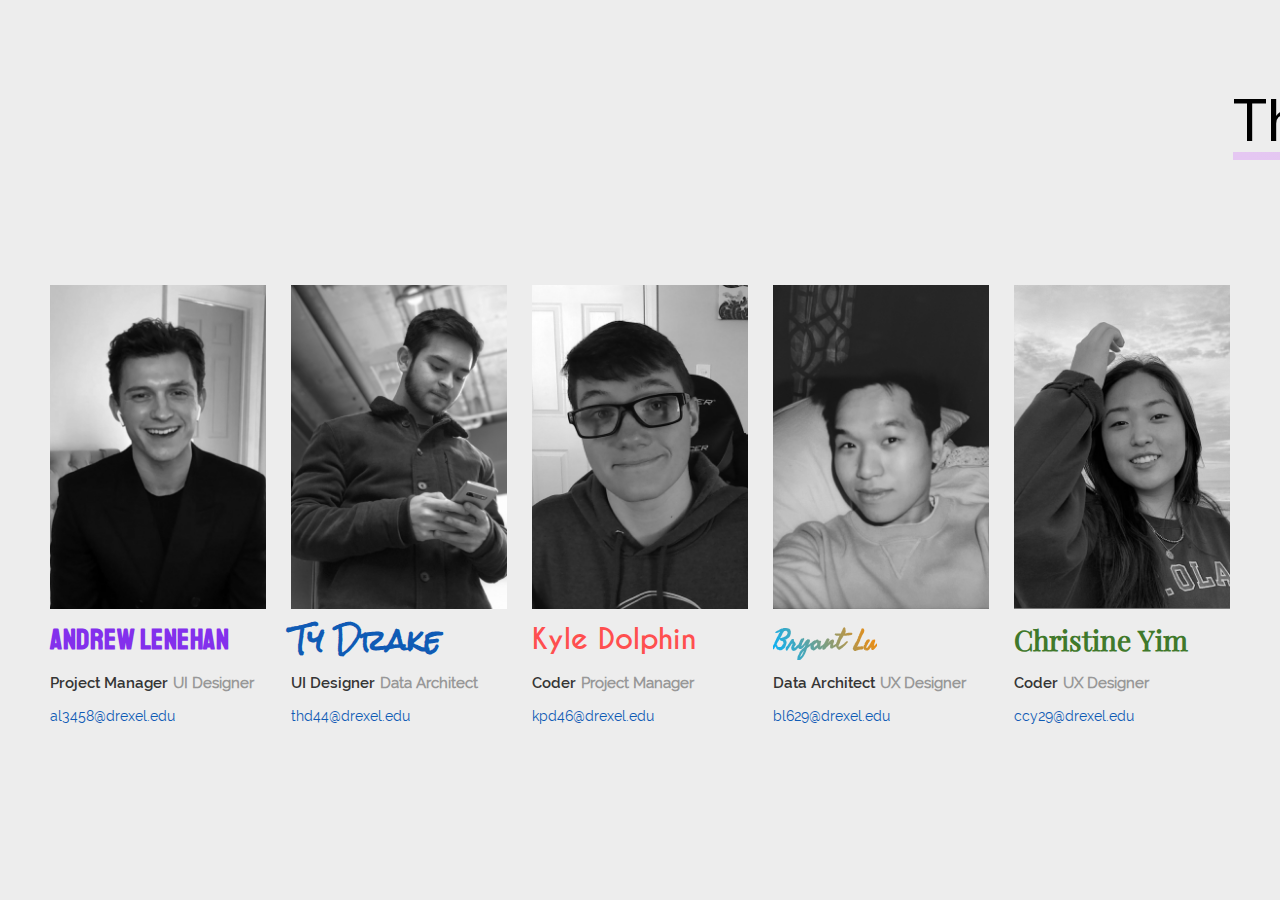
==== index.html @ 2ffbb83c "File Location Updates - Mini Update" ====
<!DOCTYPE html>
<html>
    <head>
        <meta charset="utf-8">
        <meta http-equiv="X-UA-Compatible" content="IE=edge">
        <title>IDM216 - The Best Team &copy;</title>
        <meta name="description" content="">
        <meta name="viewport" content="width=device-width, initial-scale=1">
        <link rel="stylesheet" href="css/style.css">
        <link rel="stylesheet" href="css/normalize.css">
    </head>
    <body>
        <marquee behavior="scroll" direction="left"><span id="marqueeText"><span class="theBestTeam">The <span class="best">Best</span> Team<span class="copy">&copy;</span></span>
            <span class="theBestTeam">The <span class="best">Best</span> Team<span class="copy">&copy;</span></span>
            <span class="theBestTeam">The <span class="best">Best</span> Team<span class="copy">&copy;</span></span>
            <span class="theBestTeam">The <span class="best">Best</span> Team<span class="copy">&copy;</span></span>
            <span class="theBestTeam">The <span class="best">Best</span> Team<span class="copy">&copy;</span></span>
            <span class="theBestTeam">The <span class="best">Best</span> Team<span class="copy">&copy;</span></span>
            <span class="theBestTeam">The <span class="best">Best</span> Team<span class="copy">&copy;</span></span>
            <span class="theBestTeam">The <span class="best">Best</span> Team<span class="copy">&copy;</span></span>
            <span class="theBestTeam">The <span class="best">Best</span> Team<span class="copy">&copy;</span></span>
            <span class="theBestTeam">The <span class="best">Best</span> Team<span class="copy">&copy;</span></span>
            <span class="theBestTeam">The <span class="best">Best</span> Team<span class="copy">&copy;</span></span>
            <span class="theBestTeam">The <span class="best">Best</span> Team<span class="copy">&copy;</span></span>
            <span class="theBestTeam">The <span class="best">Best</span> Team<span class="copy">&copy;</span></span></span>
        </marquee>

        <div id="teamInfo">
            <div class="col-1-5">
                <div class="teamImage"></div>
                <h2>Andrew Lenehan</h2>
                <div class="roleFlex">
                    <h3>Project Manager</h3>
                    <h3>UI Designer</h3>
                </div>
                <a href="mailto:al3458@drexel.edu" target="_blank">al3458@drexel.edu</a>
            </div>
            <div class="col-1-5">
                <div class="teamImage"></div>
                <h2>Ty Drake</h2>
                <div class="roleFlex">
                    <h3>UI Designer</h3>
                    <h3>Data Architect</h3>
                </div>
                <a href="mailto:thd44@drexel.edu" target="_blank">thd44@drexel.edu</a>
            </div>
            <div class="col-1-5">
                <div class="teamImage"></div>
                <h2>Kyle Dolphin</h2>
                <div class="roleFlex">
                    <h3>Coder</h3>
                    <h3>Project Manager</h3>
                </div>
                <a href="mailto:kpd46@drexel.edu" target="_blank">kpd46@drexel.edu</a>
            </div>
            <div class="col-1-5">
                <div class="teamImage"></div>
                <h2>Bryant Lu</h2>
                <div class="roleFlex">
                    <h3>Data Architect</h3>
                    <h3>UX Designer</h3>
                </div>
                <a href="mailto:bl629@drexel.edu" target="_blank">bl629@drexel.edu</a>
            </div>
            <div class="col-1-5">
                <div class="teamImage"></div>
                <h2>Christine Yim</h2>
                <div class="roleFlex">
                    <h3>Coder</h3>
                    <h3>UX Designer</h3>
                </div>
                <a href="mailto:ccy29@drexel.edu" target="_blank">ccy29@drexel.edu</a>
            </div>
        </div>
    </body>
</html>
---- css/style.css ----
/* ///////////////// */
/* ///// FONTS ///// */
/* ///////////////// */

@font-face {
    font-family: Raleway-Regular;
    src: url(../fonts/Raleway-Regular.ttf);
    src: url(../fonts/Raleway-Regular.woff);
    src: url(../fonts/Raleway-Regular.woff2);
}
@font-face {
    font-family: Raleway-SemiBold;
    src: url(../fonts/Raleway-SemiBold.ttf);
    src: url(../fonts/Raleway-SemiBold.woff);
    src: url(../fonts/Raleway-SemiBold.woff2);
}
@font-face {
    font-family: Staatliches;
    src: url(../fonts/Staatliches-Regular.ttf);
    src: url(../fonts/Staatliches-Regular.woff);
    src: url(../fonts/Staatliches-Regular.woff2);
}
@font-face {
    font-family: RockSalt;
    src: url(../fonts/RockSalt.ttf);
    src: url(../fonts/RockSalt.woff);
    src: url(../fonts/RockSalt.woff2);
}
@font-face {
    font-family: Caviar-Dreams;
    src: url(../fonts/Caviar_Dreams_Bold.ttf);
    src: url(../fonts/Caviar_Dreams_Bold.woff);
    src: url(../fonts/Caviar_Dreams_Bold.woff2);
}
@font-face {
    font-family: Freehand;
    src: url(../fonts/Freehand-Regular.ttf);
    src: url(../fonts/Freehand-Regular.woff);
    src: url(../fonts/Freehand-Regular.woff2);
}
@font-face {
    font-family: Playfair-Display;
    src: url(../fonts/PlayfairDisplay.ttf);
    src: url(../fonts/PlayfairDisplay.woff);
    src: url(../fonts/PlayfairDisplay.woff2);
}
@font-face {
    font-family: SFProDisplay-Regular;
    src: url(../fonts/SFPRODISPLAYREGULAR.ttf);
    src: url(../fonts/SFPRODISPLAYREGULAR.woff);
    src: url(../fonts/SFPRODISPLAYREGULAR.woff2);
}
@font-face {
    font-family: SFProDisplay-Bold;
    src: url(../fonts/SFPRODISPLAYBOLD.ttf);
    src: url(../fonts/SFPRODISPLAYBOLD.woff);
    src: url(../fonts/SFPRODISPLAYBOLD.woff2);
}


h2 {
    display: inline-block;
    font-size: 28px;
    margin: 15px 0;
    padding-bottom: 4px;
}
h3 {
    font-size: 15px;
    margin: 0 0 15px 0;
}



/* //////////////////////////// */
/* ///// FONT SPECIFICITY ///// */
/* //////////////////////////// */

.roleFlex h3:first-child {
    font-family: Raleway-SemiBold;
    color: #353535;
    margin-right: 5px;
}
.roleFlex h3:last-child {
    font-family: Raleway-Regular;
    color: #989898;
}
#teamInfo .col-1-5 a {
    color: #0F5BB5;
    text-decoration: none;
    font-family: Raleway-Regular;
    font-size: 14px;
}
#teamInfo .col-1-5:first-child h2 {
    color: #8330EC;
    font-family: Staatliches;
    letter-spacing: .5px;
}
#teamInfo .col-1-5:nth-child(2) h2 {
    color: #0F5BB5;
    font-family: RockSalt;
}
#teamInfo .col-1-5:nth-child(3) h2 {
    color: #FF4F4F;
    font-family: Caviar-Dreams;
}
#teamInfo .col-1-5:nth-child(4) h2 {
    color: transparent;
    background: linear-gradient(-115deg, #FF8A00, #00B2FF);
    background-clip: text;
    -webkit-background-clip: text;
    font-size: 28px;
    background-size: cover;
    background-position: center;
    font-family: Freehand;
}
#teamInfo .col-1-5:nth-child(5) h2 {
    color: #40792B;
    font-family: Playfair-Display;
}



/* /////////////////// */
/* ///// COLUMNS ///// */
/* /////////////////// */

.col-1-5 {
    width: 20%;
}

 

/* /////////////////////// */
/* ///// MARQUEE CSS ///// */
/* /////////////////////// */

#marqueeText::before {
    position: absolute;
    content: '';
    bottom: 0;
    right: 0;
    left: 0;
    background: linear-gradient(90deg, #E5C7F2, #C1B6EC, #889CE2);
    padding-bottom: 8px;
    margin-top: 38px;
}
#marqueeText {
    display: inline-block;
    position: relative;
    padding-bottom: 6px;
}
marquee {
    font-size: 60px;
    position: absolute;
    top: 70px;
    color: #000;
    padding: 15px 0px;
    font-family: SFProDisplay-Regular;
}
.copy {
    font-size: 24px;
    margin-left: 5px;
}
.best {
    font-family: SFProDisplay-Bold;
}
marquee .theBestTeam:not(:last-child) {
    margin-right: 15px;
}

  

/* //////////////////////// */
/* ///// SPECIFIC CSS ///// */
/* //////////////////////// */

#teamInfo {
    display: flex;
    justify-content: center;
    align-items: flex-start;
    padding: 0 50px;
    margin: 149px 0;
}
#teamInfo .col-1-5:not(:last-child) {
    margin-right: 25px;
}
#teamInfo {
    max-width: 1200px;
    height: fit-content;
    width: 100%;
    position: relative;
    top: 55px;
}
body {
    display: flex;
    justify-content: center;
    min-height: 100vh;
    align-items: center;
    background: #EDEDED
}
.roleFlex {
    display: flex;
}
.teamImage {
    padding-bottom: 150%;
    background: gray;
    background-size: cover;
    background-position: center;
}
#teamInfo .col-1-5:first-child .teamImage{
    background-image: url('../media/images/andrewLenehanImage.png');
}
#teamInfo .col-1-5:nth-child(2) .teamImage {
    background-image: url('../media/images/tyDrakeImage.png');
}
#teamInfo .col-1-5:nth-child(3) .teamImage {
    background-image: url('../media/images/kyleDolphinImage.png');
}
#teamInfo .col-1-5:nth-child(4) .teamImage {
    background-image: url('../media/images/bryantLuImage.png');
}
#teamInfo .col-1-5:nth-child(5) .teamImage {
    background-image: url('../media/images/christineYimImage.png');
}
.teamImage {
    filter: saturate(0);
}
.teamImage:hover {
    filter: saturate(1);
}
.teamImage {
    transition: all .5s ease-in-out;
    cursor: pointer;
}



/* ///////////////////////// */
/* ///// MEDIA QUERIES ///// */
/* ///////////////////////// */

@media only screen and (max-width: 1250px) {
.roleFlex {
    display: flex;
    flex-direction: column;
}
h3 {
    margin: 0 0 10px 0;
}
}
@media only screen and (max-width: 1126px) {
#teamInfo .col-1-5:first-child h2, #teamInfo .col-1-5:last-child h2 {
    font-size: 26px;
}
}
@media only screen and (max-width: 1062px) {
#teamInfo .col-1-5:first-child h2, #teamInfo .col-1-5:nth-child(2) h2, #teamInfo .col-1-5:nth-child(3) h2, #teamInfo .col-1-5:last-child h2 {
    font-size: 24px;
}
}
@media only screen and (max-width: 1000px) {
#teamInfo {
    flex-wrap: wrap;
    margin: 160px 0 160px 0;
}
#teamInfo .col-1-5 {
    width: 22%;
}
#teamInfo .col-1-5:last-child {
    margin-top: 45px;
}
#teamInfo .col-1-5:nth-child(4) {
    margin-right: 0;
}
}
@media only screen and (max-width: 931px) {
#teamInfo .col-1-5:nth-child(4) {
    margin-top: 45px;
}
#teamInfo .col-1-5 {
    width: 26%;
}
#teamInfo .col-1-5:nth-child(4) {
    margin-right: 25px;
}
#teamInfo .col-1-5:nth-child(3) {
    margin-right: 0;
}
}
@media only screen and (max-width: 767px) {
#teamInfo .col-1-5 {
    width: 46%;
}
#teamInfo .col-1-5:nth-child(2), #teamInfo .col-1-5:nth-child(4) {
    margin-right: 0;
}
#teamInfo .col-1-5:nth-child(3) {
    margin-right: 8%;
    margin-top: 45px;
}
#teamInfo .col-1-5:first-child {
    margin-right: 8%;
}
#teamInfo {
    max-width: 500px;
    justify-content: flex-start;

}
}
@media only screen and (max-width: 550px) {
#teamInfo .col-1-5 {
    width: 70%;
}
#teamInfo {
    justify-content: center;
}
#teamInfo .col-1-5:nth-child(3) {
    margin-right: 0;
}
#teamInfo .col-1-5:first-child {
    margin-right: 0;
}
#teamInfo .col-1-5:nth-child(2) {
    margin-top: 45px;
}
#teamInfo .col-1-5:first-child h2, #teamInfo .col-1-5:nth-child(2) h2, #teamInfo .col-1-5:nth-child(3) h2, #teamInfo .col-1-5:last-child h2 {
    font-size: 34px;
}
#teamInfo .col-1-5:nth-child(4) h2 {
    font-size: 34px;
}
.roleFlex h3:first-child {
    font-size: 20px;
}
.roleFlex h3:last-child {
    font-size: 18px;
}
#teamInfo .col-1-5 a {
    font-size: 16px;
}
#teamInfo .col-1-5:first-child h2, #teamInfo .col-1-5:nth-child(2) h2, #teamInfo .col-1-5:nth-child(3) h2, #teamInfo .col-1-5:last-child h2 {
    font-size: 30px;
}
.roleFlex h3:first-child {
    font-size: 18px;
}
.roleFlex h3:last-child {
    font-size: 16px;
}
h2 {
    margin-bottom: 10px;
}
}
@media only screen and (max-width: 450px) {
#teamInfo .col-1-5 {
    width: 80%;
}
}
@media only screen and (max-width: 350px) {
#teamInfo .col-1-5 {
    width: 100%;
}
}
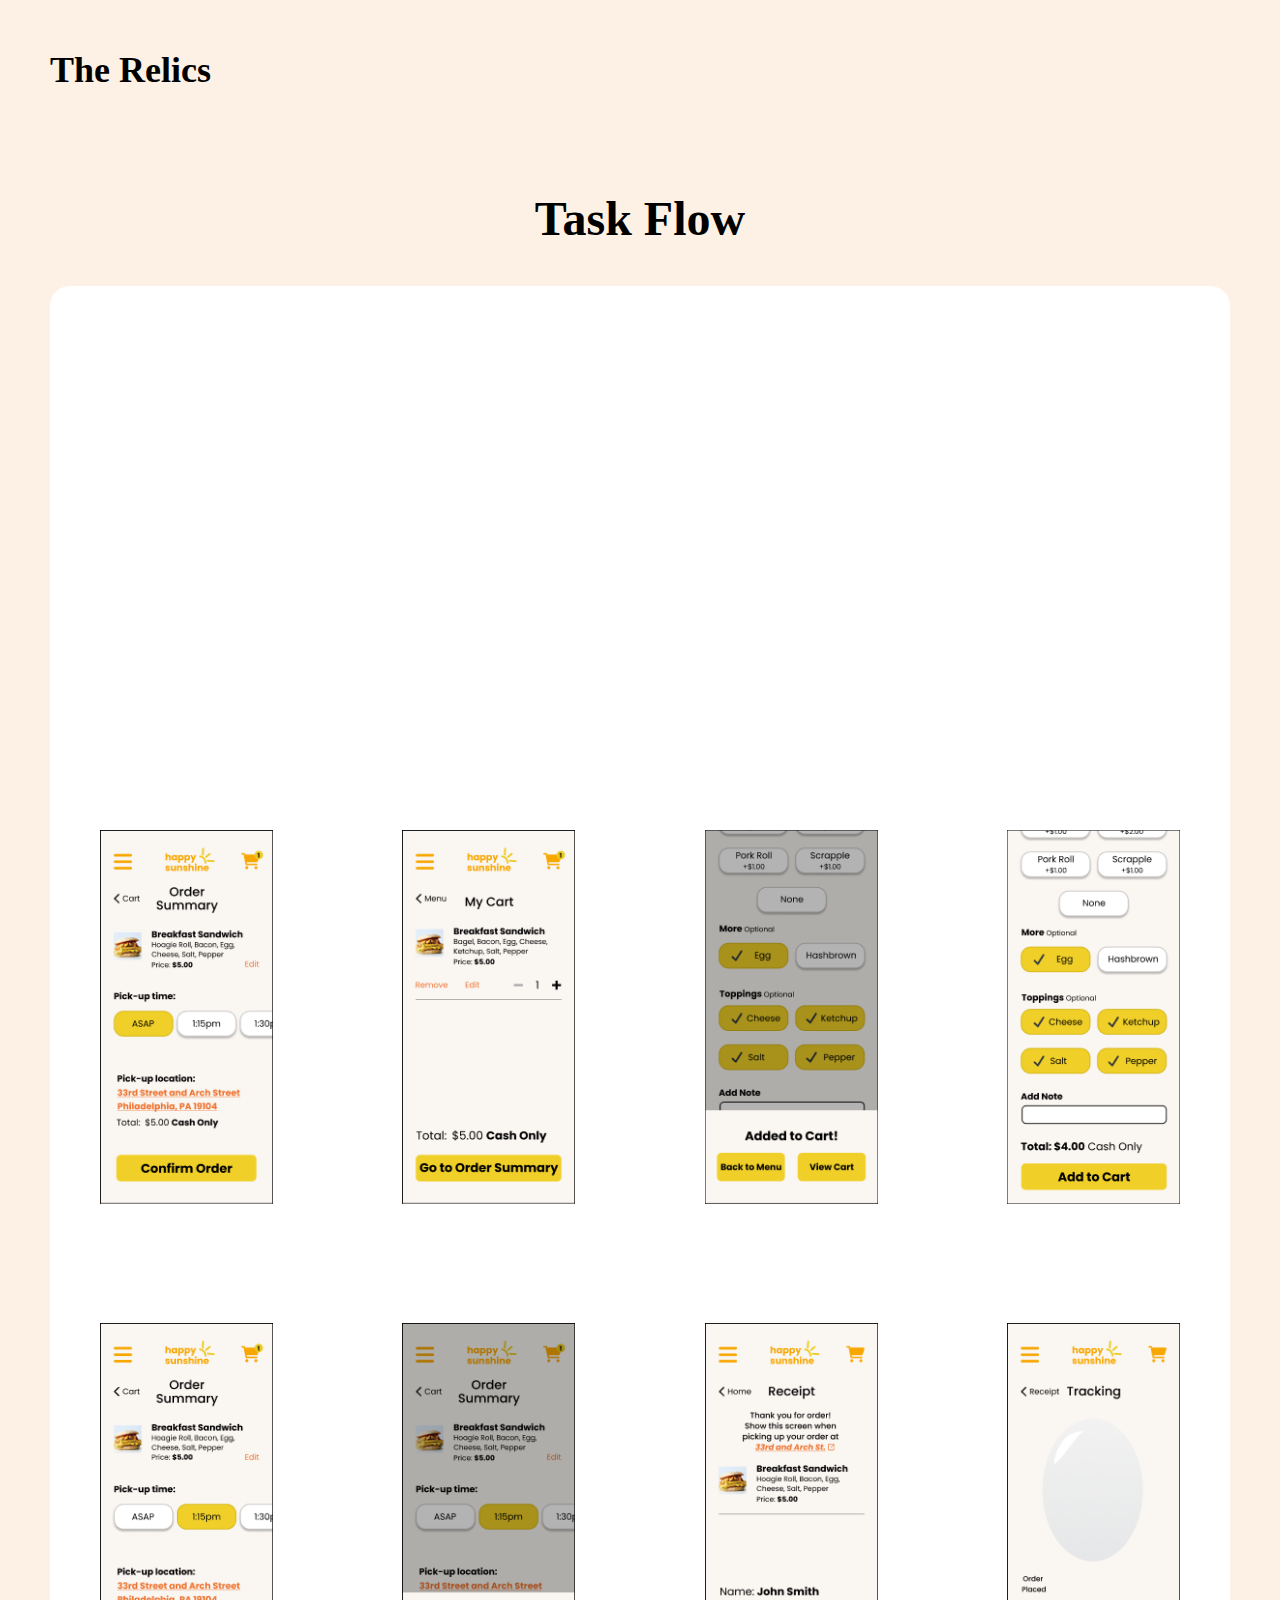
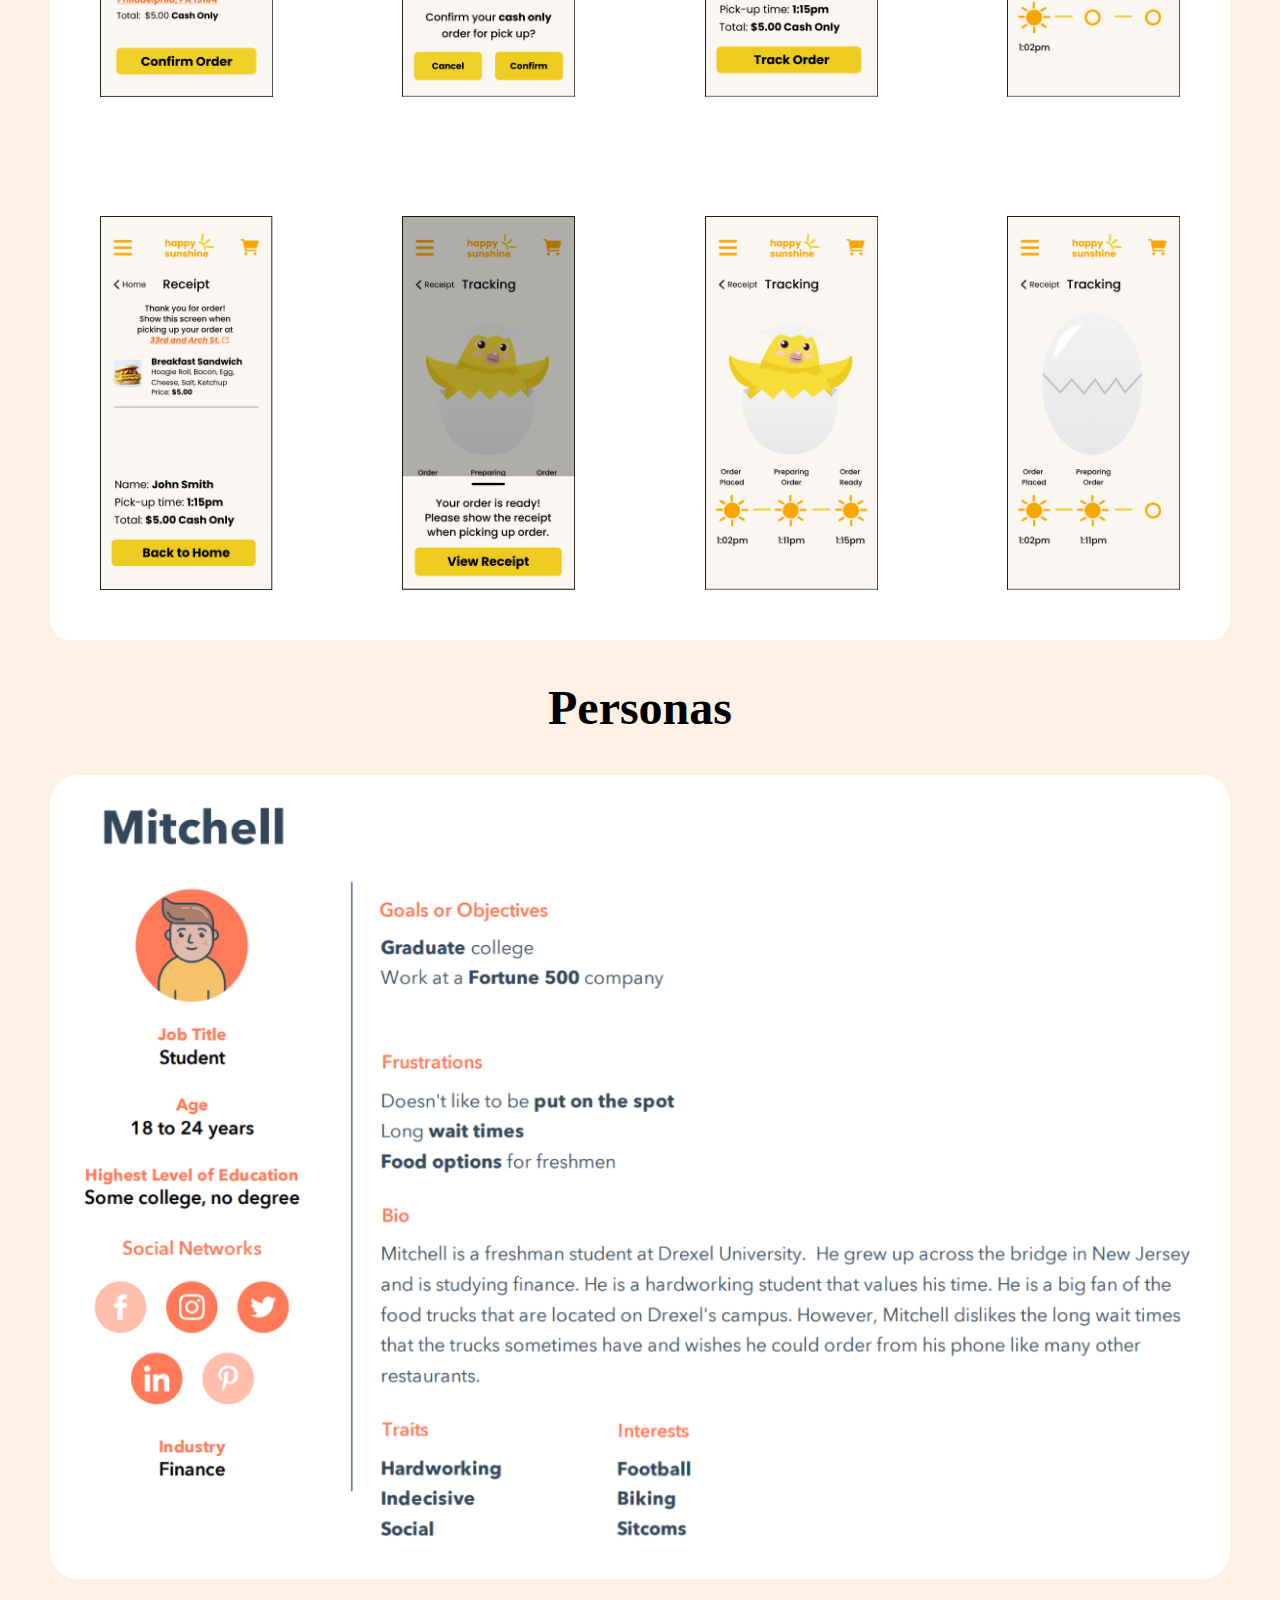
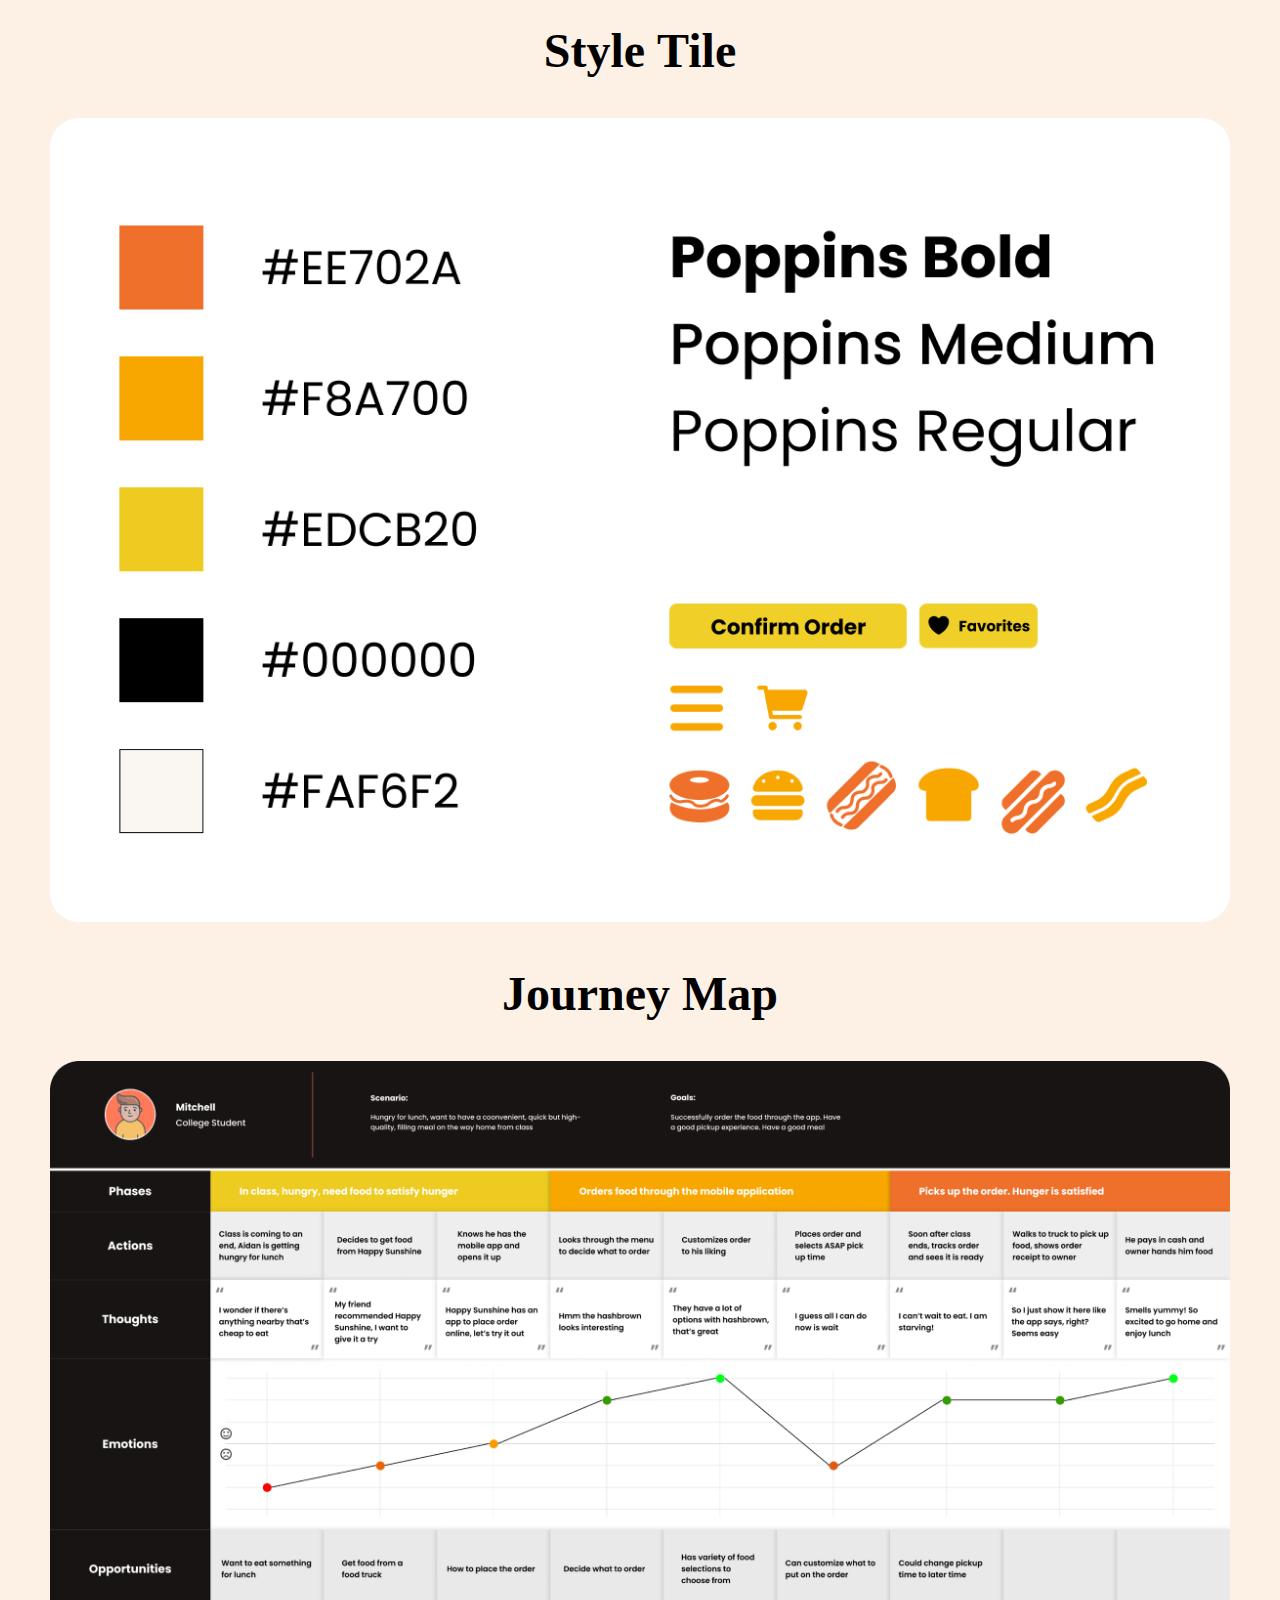
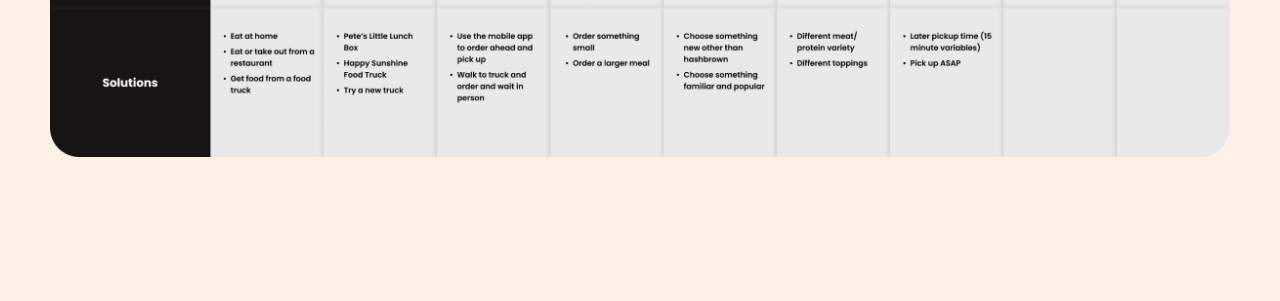
==== commit d2967006: "Finished Static Project Webpage" ====
--- a/index.html
+++ b/index.html
@@ -3,74 +3,74 @@
     <head>
         <meta charset="utf-8">
         <meta http-equiv="X-UA-Compatible" content="IE=edge">
-        <title>IDM216 - The Best Team &copy;</title>
+        <title></title>
         <meta name="description" content="">
         <meta name="viewport" content="width=device-width, initial-scale=1">
         <link rel="stylesheet" href="css/style.css">
         <link rel="stylesheet" href="css/normalize.css">
     </head>
+
+    <!-- 2.16759777 by 1 -->
+    <!-- 19 and 8 -->
+
     <body>
-        <marquee behavior="scroll" direction="left"><span id="marqueeText"><span class="theBestTeam">The <span class="best">Best</span> Team<span class="copy">&copy;</span></span>
-            <span class="theBestTeam">The <span class="best">Best</span> Team<span class="copy">&copy;</span></span>
-            <span class="theBestTeam">The <span class="best">Best</span> Team<span class="copy">&copy;</span></span>
-            <span class="theBestTeam">The <span class="best">Best</span> Team<span class="copy">&copy;</span></span>
-            <span class="theBestTeam">The <span class="best">Best</span> Team<span class="copy">&copy;</span></span>
-            <span class="theBestTeam">The <span class="best">Best</span> Team<span class="copy">&copy;</span></span>
-            <span class="theBestTeam">The <span class="best">Best</span> Team<span class="copy">&copy;</span></span>
-            <span class="theBestTeam">The <span class="best">Best</span> Team<span class="copy">&copy;</span></span>
-            <span class="theBestTeam">The <span class="best">Best</span> Team<span class="copy">&copy;</span></span>
-            <span class="theBestTeam">The <span class="best">Best</span> Team<span class="copy">&copy;</span></span>
-            <span class="theBestTeam">The <span class="best">Best</span> Team<span class="copy">&copy;</span></span>
-            <span class="theBestTeam">The <span class="best">Best</span> Team<span class="copy">&copy;</span></span>
-            <span class="theBestTeam">The <span class="best">Best</span> Team<span class="copy">&copy;</span></span></span>
-        </marquee>
+        <section id="header">
+            <h1>The <span class="boldHeading">Relics</span></h1>
+        </section>
+        <section id="taskFlow">
+            <h2>Task <span class="boldHeading">Flow</span></h2>
+            <div id="flow">
+                <div class="imageFlow">
+                    <div class="imageFlowCol"></div>
+                    <div class="arrowCol"></div>
+                    <div class="imageFlowCol"></div>
+                    <div class="arrowCol"></div>
+                    <div class="imageFlowCol"></div>
+                    <div class="arrowCol"></div>
+                    <div class="imageFlowCol"></div>
+                </div>
+                <div class="imageFlow">
+                    <div class="imageFlowCol"></div>
+                    <div class="arrowCol"></div>
+                    <div class="imageFlowCol"></div>
+                    <div class="arrowCol"></div>
+                    <div class="imageFlowCol"></div>
+                    <div class="arrowCol"></div>
+                    <div class="imageFlowCol"></div>
+                </div>
+                <div class="imageFlow">
+                    <div class="imageFlowCol"></div>
+                    <div class="arrowCol"></div>
+                    <div class="imageFlowCol"></div>
+                    <div class="arrowCol"></div>
+                    <div class="imageFlowCol"></div>
+                    <div class="arrowCol"></div>
+                    <div class="imageFlowCol"></div>
+                </div>
+                <div class="imageFlow">
+                    <div class="imageFlowCol"></div>
+                    <div class="arrowCol"></div>
+                    <div class="imageFlowCol"></div>
+                    <div class="arrowCol"></div>
+                    <div class="imageFlowCol"></div>
+                    <div class="arrowCol"></div>
+                    <div class="imageFlowCol"></div>
+                </div>
+            </div>
+        </section>
+        <section id="persona">
+            <h2><span class="boldHeading">Personas</span></h2>
+            <img src="media/images/userPersona.png" alt="User Persona for Happy Sunshine food truck app">
+        </section>
+        <section id="styleTile">
+            <h2>Style <span class="boldHeading">Tile</span></h2>
+            <img src="media/images/styleTile.png" alt="Style tile for Happy Sunshine food truck app">
+        </section>
+        <section id="journeyMap">
+            <h2>Journey <span class="boldHeading">Map</span></h2>
+            <img src="media/images/journeyMap.png" alt="Journey Map for Happy Sunshine food truck app">
+        </section>
 
-        <div id="teamInfo">
-            <div class="col-1-5">
-                <div class="teamImage"></div>
-                <h2>Andrew Lenehan</h2>
-                <div class="roleFlex">
-                    <h3>Project Manager</h3>
-                    <h3>UI Designer</h3>
-                </div>
-                <a href="mailto:al3458@drexel.edu" target="_blank">al3458@drexel.edu</a>
-            </div>
-            <div class="col-1-5">
-                <div class="teamImage"></div>
-                <h2>Ty Drake</h2>
-                <div class="roleFlex">
-                    <h3>UI Designer</h3>
-                    <h3>Data Architect</h3>
-                </div>
-                <a href="mailto:thd44@drexel.edu" target="_blank">thd44@drexel.edu</a>
-            </div>
-            <div class="col-1-5">
-                <div class="teamImage"></div>
-                <h2>Kyle Dolphin</h2>
-                <div class="roleFlex">
-                    <h3>Coder</h3>
-                    <h3>Project Manager</h3>
-                </div>
-                <a href="mailto:kpd46@drexel.edu" target="_blank">kpd46@drexel.edu</a>
-            </div>
-            <div class="col-1-5">
-                <div class="teamImage"></div>
-                <h2>Bryant Lu</h2>
-                <div class="roleFlex">
-                    <h3>Data Architect</h3>
-                    <h3>UX Designer</h3>
-                </div>
-                <a href="mailto:bl629@drexel.edu" target="_blank">bl629@drexel.edu</a>
-            </div>
-            <div class="col-1-5">
-                <div class="teamImage"></div>
-                <h2>Christine Yim</h2>
-                <div class="roleFlex">
-                    <h3>Coder</h3>
-                    <h3>UX Designer</h3>
-                </div>
-                <a href="mailto:ccy29@drexel.edu" target="_blank">ccy29@drexel.edu</a>
-            </div>
-        </div>
+
     </body>
 </html>--- a/css/style.css
+++ b/css/style.css
@@ -3,361 +3,178 @@
 /* ///////////////// */
 
 @font-face {
-    font-family: Raleway-Regular;
-    src: url(../fonts/Raleway-Regular.ttf);
-    src: url(../fonts/Raleway-Regular.woff);
-    src: url(../fonts/Raleway-Regular.woff2);
+    font-family: Poppins-Regular;
+    src: url(../fonts/Poppins-Regular.ttf);
+    src: url(../fonts/Poppins-Regular.woff);
+    src: url(../fonts/Poppins-Regular.woff2);
 }
 @font-face {
-    font-family: Raleway-SemiBold;
-    src: url(../fonts/Raleway-SemiBold.ttf);
-    src: url(../fonts/Raleway-SemiBold.woff);
-    src: url(../fonts/Raleway-SemiBold.woff2);
-}
-@font-face {
-    font-family: Staatliches;
-    src: url(../fonts/Staatliches-Regular.ttf);
-    src: url(../fonts/Staatliches-Regular.woff);
-    src: url(../fonts/Staatliches-Regular.woff2);
-}
-@font-face {
-    font-family: RockSalt;
-    src: url(../fonts/RockSalt.ttf);
-    src: url(../fonts/RockSalt.woff);
-    src: url(../fonts/RockSalt.woff2);
-}
-@font-face {
-    font-family: Caviar-Dreams;
-    src: url(../fonts/Caviar_Dreams_Bold.ttf);
-    src: url(../fonts/Caviar_Dreams_Bold.woff);
-    src: url(../fonts/Caviar_Dreams_Bold.woff2);
-}
-@font-face {
-    font-family: Freehand;
-    src: url(../fonts/Freehand-Regular.ttf);
-    src: url(../fonts/Freehand-Regular.woff);
-    src: url(../fonts/Freehand-Regular.woff2);
-}
-@font-face {
-    font-family: Playfair-Display;
-    src: url(../fonts/PlayfairDisplay.ttf);
-    src: url(../fonts/PlayfairDisplay.woff);
-    src: url(../fonts/PlayfairDisplay.woff2);
-}
-@font-face {
-    font-family: SFProDisplay-Regular;
-    src: url(../fonts/SFPRODISPLAYREGULAR.ttf);
-    src: url(../fonts/SFPRODISPLAYREGULAR.woff);
-    src: url(../fonts/SFPRODISPLAYREGULAR.woff2);
-}
-@font-face {
-    font-family: SFProDisplay-Bold;
-    src: url(../fonts/SFPRODISPLAYBOLD.ttf);
-    src: url(../fonts/SFPRODISPLAYBOLD.woff);
-    src: url(../fonts/SFPRODISPLAYBOLD.woff2);
-}
-
-
-h2 {
-    display: inline-block;
-    font-size: 28px;
-    margin: 15px 0;
-    padding-bottom: 4px;
-}
-h3 {
-    font-size: 15px;
-    margin: 0 0 15px 0;
+    font-family: Poppins-Bold;
+    src: url(../fonts/Poppins-Bold.ttf);
+    src: url(../fonts/Poppins-Bold.woff);
+    src: url(../fonts/Poppins-Bold.woff2);
 }
 
 
 
-/* //////////////////////////// */
-/* ///// FONT SPECIFICITY ///// */
-/* //////////////////////////// */
+/* //////////////////////// */
+/* ///// HEADINGS CSS ///// */
+/* //////////////////////// */
 
-.roleFlex h3:first-child {
-    font-family: Raleway-SemiBold;
-    color: #353535;
-    margin-right: 5px;
+h1 {
+    font-family: Poppins-Regular;
+    font-size: 36px !important;
 }
-.roleFlex h3:last-child {
-    font-family: Raleway-Regular;
-    color: #989898;
+h2 {
+    font-family: Poppins-Regular;
+    font-size: 48px !important;
+    text-align: center;
 }
-#teamInfo .col-1-5 a {
-    color: #0F5BB5;
-    text-decoration: none;
-    font-family: Raleway-Regular;
-    font-size: 14px;
-}
-#teamInfo .col-1-5:first-child h2 {
-    color: #8330EC;
-    font-family: Staatliches;
-    letter-spacing: .5px;
-}
-#teamInfo .col-1-5:nth-child(2) h2 {
-    color: #0F5BB5;
-    font-family: RockSalt;
-}
-#teamInfo .col-1-5:nth-child(3) h2 {
-    color: #FF4F4F;
-    font-family: Caviar-Dreams;
-}
-#teamInfo .col-1-5:nth-child(4) h2 {
-    color: transparent;
-    background: linear-gradient(-115deg, #FF8A00, #00B2FF);
-    background-clip: text;
-    -webkit-background-clip: text;
-    font-size: 28px;
-    background-size: cover;
-    background-position: center;
-    font-family: Freehand;
-}
-#teamInfo .col-1-5:nth-child(5) h2 {
-    color: #40792B;
-    font-family: Playfair-Display;
+.boldHeading {
+    font-family: Poppins-Bold;
 }
 
 
 
-/* /////////////////// */
-/* ///// COLUMNS ///// */
-/* /////////////////// */
+/* /////////////////////// */
+/* ///// GENERAL CSS ///// */
+/* /////////////////////// */
 
-.col-1-5 {
-    width: 20%;
+* {
+    box-sizing: border-box;
+}
+html {
+    background: #FDF1E6;
+}
+body {
+    max-width: 1300px;
+    width: 100%;
+    margin: 50px auto !important;
+    padding: 0 50px;
 }
 
- 
-
-/* /////////////////////// */
-/* ///// MARQUEE CSS ///// */
-/* /////////////////////// */
-
-#marqueeText::before {
-    position: absolute;
-    content: '';
-    bottom: 0;
-    right: 0;
-    left: 0;
-    background: linear-gradient(90deg, #E5C7F2, #C1B6EC, #889CE2);
-    padding-bottom: 8px;
-    margin-top: 38px;
-}
-#marqueeText {
-    display: inline-block;
-    position: relative;
-    padding-bottom: 6px;
-}
-marquee {
-    font-size: 60px;
-    position: absolute;
-    top: 70px;
-    color: #000;
-    padding: 15px 0px;
-    font-family: SFProDisplay-Regular;
-}
-.copy {
-    font-size: 24px;
-    margin-left: 5px;
-}
-.best {
-    font-family: SFProDisplay-Bold;
-}
-marquee .theBestTeam:not(:last-child) {
-    margin-right: 15px;
-}
-
-  
 
 /* //////////////////////// */
 /* ///// SPECIFIC CSS ///// */
 /* //////////////////////// */
 
-#teamInfo {
+#header {
+    margin-bottom: 100px;
+}
+#flow {
+    padding: 50px;
+    border-radius: 20px;
+    background: #fff;
+    width: 100%;
+    display: flex;
+    flex-direction: column;
+    justify-content: center;
+    align-items: center;
+}
+.imageFlowCol {
+    width: 16%;
+    padding-bottom: 34.66%;
+    background-position: center;
+    background-size: cover !important;
+}
+.arrowCol {
+    width: 12%;
+    background: url(../media/images/flowArrow.png);
+    background-size: contain;
+    background-position: center;
+    padding-bottom: 2%;
+    background-repeat: no-repeat;
+}
+#flow .imageFlow:nth-child(2n+2) .arrowCol {
+    transform: rotate(180deg);
+}
+.imageFlow {
     display: flex;
     justify-content: center;
-    align-items: flex-start;
-    padding: 0 50px;
-    margin: 149px 0;
+    align-items: center;
+    width: 100%;
 }
-#teamInfo .col-1-5:not(:last-child) {
-    margin-right: 25px;
+#flow .imageFlow:nth-child(2n + 2) {
+    flex-direction: row-reverse;
 }
-#teamInfo {
-    max-width: 1200px;
-    height: fit-content;
+.imageFlow:not(:last-child) {
+    margin-bottom: 11%;
+}
+#flow .imageFlow:first-child .imageFlowCol:nth-child(1) {
+    background: url(../media/images/hs1.png);
+}
+#flow .imageFlow:first-child .imageFlowCol:nth-child(3) {
+    background: url(../media/images/hs2.png);
+}
+#flow .imageFlow:first-child .imageFlowCol:nth-child(5) {
+    background: url(../media/images/hs3.png);
+}
+#flow .imageFlow:first-child .imageFlowCol:nth-child(7) {
+    background: url(../media/images/hs4.png);
+}
+#flow .imageFlow:nth-child(2) .imageFlowCol:nth-child(1) {
+    background: url(../media/images/hs5.png);
+}
+#flow .imageFlow:nth-child(2) .imageFlowCol:nth-child(3) {
+    background: url(../media/images/hs6.png);
+}
+#flow .imageFlow:nth-child(2) .imageFlowCol:nth-child(5) {
+    background: url(../media/images/hs7.png);
+}
+#flow .imageFlow:nth-child(2) .imageFlowCol:nth-child(7) {
+    background: url(../media/images/hs8.png);
+}
+#flow .imageFlow:nth-child(3) .imageFlowCol:nth-child(1) {
+    background: url(../media/images/hs9.png);
+}
+#flow .imageFlow:nth-child(3) .imageFlowCol:nth-child(3) {
+    background: url(../media/images/hs10.png);
+}
+#flow .imageFlow:nth-child(3) .imageFlowCol:nth-child(5) {
+    background: url(../media/images/hs11.png);
+}
+#flow .imageFlow:nth-child(3) .imageFlowCol:nth-child(7) {
+    background: url(../media/images/hs12.png);
+}
+#flow .imageFlow:nth-child(4) .imageFlowCol:nth-child(1) {
+    background: url(../media/images/hs13.png);
+}
+#flow .imageFlow:nth-child(4) .imageFlowCol:nth-child(3) {
+    background: url(../media/images/hs14.png);
+}
+#flow .imageFlow:nth-child(4) .imageFlowCol:nth-child(5) {
+    background: url(../media/images/hs15.png);
+}
+#flow .imageFlow:nth-child(4) .imageFlowCol:nth-child(7) {
+    background: url(../media/images/hs16.png);
+}
+#flow .imageFlow:nth-child(2n+1) .imageFlowCol:last-child::before {
+  position: absolute;
+  display: block;
+  content: url(../media/images/flowArrow.png);
+  bottom: -20%;
+  transform: translateX(50%) rotate(90deg);
+  right: 50%;
+}
+#flow .imageFlow:nth-child(2n+1) .imageFlowCol:last-child {
+  position: relative;
+}
+#flow .imageFlow:nth-child(2) .imageFlowCol:last-child::before {
+    position: absolute;
+    display: block;
+    content: url(../media/images/flowArrow.png);
+    bottom: -20%;
+    transform: translateX(50%) rotate(90deg);
+    right: 50%;
+}
+#flow .imageFlow:nth-child(2) .imageFlowCol:last-child {
+    position: relative;
+}
+#styleTile img, #persona img, #journeyMap img {
     width: 100%;
-    position: relative;
-    top: 55px;
 }
-body {
-    display: flex;
-    justify-content: center;
-    min-height: 100vh;
-    align-items: center;
-    background: #EDEDED
-}
-.roleFlex {
-    display: flex;
-}
-.teamImage {
-    padding-bottom: 150%;
-    background: gray;
-    background-size: cover;
-    background-position: center;
-}
-#teamInfo .col-1-5:first-child .teamImage{
-    background-image: url('../media/images/andrewLenehanImage.png');
-}
-#teamInfo .col-1-5:nth-child(2) .teamImage {
-    background-image: url('../media/images/tyDrakeImage.png');
-}
-#teamInfo .col-1-5:nth-child(3) .teamImage {
-    background-image: url('../media/images/kyleDolphinImage.png');
-}
-#teamInfo .col-1-5:nth-child(4) .teamImage {
-    background-image: url('../media/images/bryantLuImage.png');
-}
-#teamInfo .col-1-5:nth-child(5) .teamImage {
-    background-image: url('../media/images/christineYimImage.png');
-}
-.teamImage {
-    filter: saturate(0);
-}
-.teamImage:hover {
-    filter: saturate(1);
-}
-.teamImage {
-    transition: all .5s ease-in-out;
-    cursor: pointer;
+#journeyMap {
+    margin-bottom: 140px;
 }
 
 
-
-/* ///////////////////////// */
-/* ///// MEDIA QUERIES ///// */
-/* ///////////////////////// */
-
-@media only screen and (max-width: 1250px) {
-.roleFlex {
-    display: flex;
-    flex-direction: column;
-}
-h3 {
-    margin: 0 0 10px 0;
-}
-}
-@media only screen and (max-width: 1126px) {
-#teamInfo .col-1-5:first-child h2, #teamInfo .col-1-5:last-child h2 {
-    font-size: 26px;
-}
-}
-@media only screen and (max-width: 1062px) {
-#teamInfo .col-1-5:first-child h2, #teamInfo .col-1-5:nth-child(2) h2, #teamInfo .col-1-5:nth-child(3) h2, #teamInfo .col-1-5:last-child h2 {
-    font-size: 24px;
-}
-}
-@media only screen and (max-width: 1000px) {
-#teamInfo {
-    flex-wrap: wrap;
-    margin: 160px 0 160px 0;
-}
-#teamInfo .col-1-5 {
-    width: 22%;
-}
-#teamInfo .col-1-5:last-child {
-    margin-top: 45px;
-}
-#teamInfo .col-1-5:nth-child(4) {
-    margin-right: 0;
-}
-}
-@media only screen and (max-width: 931px) {
-#teamInfo .col-1-5:nth-child(4) {
-    margin-top: 45px;
-}
-#teamInfo .col-1-5 {
-    width: 26%;
-}
-#teamInfo .col-1-5:nth-child(4) {
-    margin-right: 25px;
-}
-#teamInfo .col-1-5:nth-child(3) {
-    margin-right: 0;
-}
-}
-@media only screen and (max-width: 767px) {
-#teamInfo .col-1-5 {
-    width: 46%;
-}
-#teamInfo .col-1-5:nth-child(2), #teamInfo .col-1-5:nth-child(4) {
-    margin-right: 0;
-}
-#teamInfo .col-1-5:nth-child(3) {
-    margin-right: 8%;
-    margin-top: 45px;
-}
-#teamInfo .col-1-5:first-child {
-    margin-right: 8%;
-}
-#teamInfo {
-    max-width: 500px;
-    justify-content: flex-start;
-
-}
-}
-@media only screen and (max-width: 550px) {
-#teamInfo .col-1-5 {
-    width: 70%;
-}
-#teamInfo {
-    justify-content: center;
-}
-#teamInfo .col-1-5:nth-child(3) {
-    margin-right: 0;
-}
-#teamInfo .col-1-5:first-child {
-    margin-right: 0;
-}
-#teamInfo .col-1-5:nth-child(2) {
-    margin-top: 45px;
-}
-#teamInfo .col-1-5:first-child h2, #teamInfo .col-1-5:nth-child(2) h2, #teamInfo .col-1-5:nth-child(3) h2, #teamInfo .col-1-5:last-child h2 {
-    font-size: 34px;
-}
-#teamInfo .col-1-5:nth-child(4) h2 {
-    font-size: 34px;
-}
-.roleFlex h3:first-child {
-    font-size: 20px;
-}
-.roleFlex h3:last-child {
-    font-size: 18px;
-}
-#teamInfo .col-1-5 a {
-    font-size: 16px;
-}
-#teamInfo .col-1-5:first-child h2, #teamInfo .col-1-5:nth-child(2) h2, #teamInfo .col-1-5:nth-child(3) h2, #teamInfo .col-1-5:last-child h2 {
-    font-size: 30px;
-}
-.roleFlex h3:first-child {
-    font-size: 18px;
-}
-.roleFlex h3:last-child {
-    font-size: 16px;
-}
-h2 {
-    margin-bottom: 10px;
-}
-}
-@media only screen and (max-width: 450px) {
-#teamInfo .col-1-5 {
-    width: 80%;
-}
-}
-@media only screen and (max-width: 350px) {
-#teamInfo .col-1-5 {
-    width: 100%;
-}
-}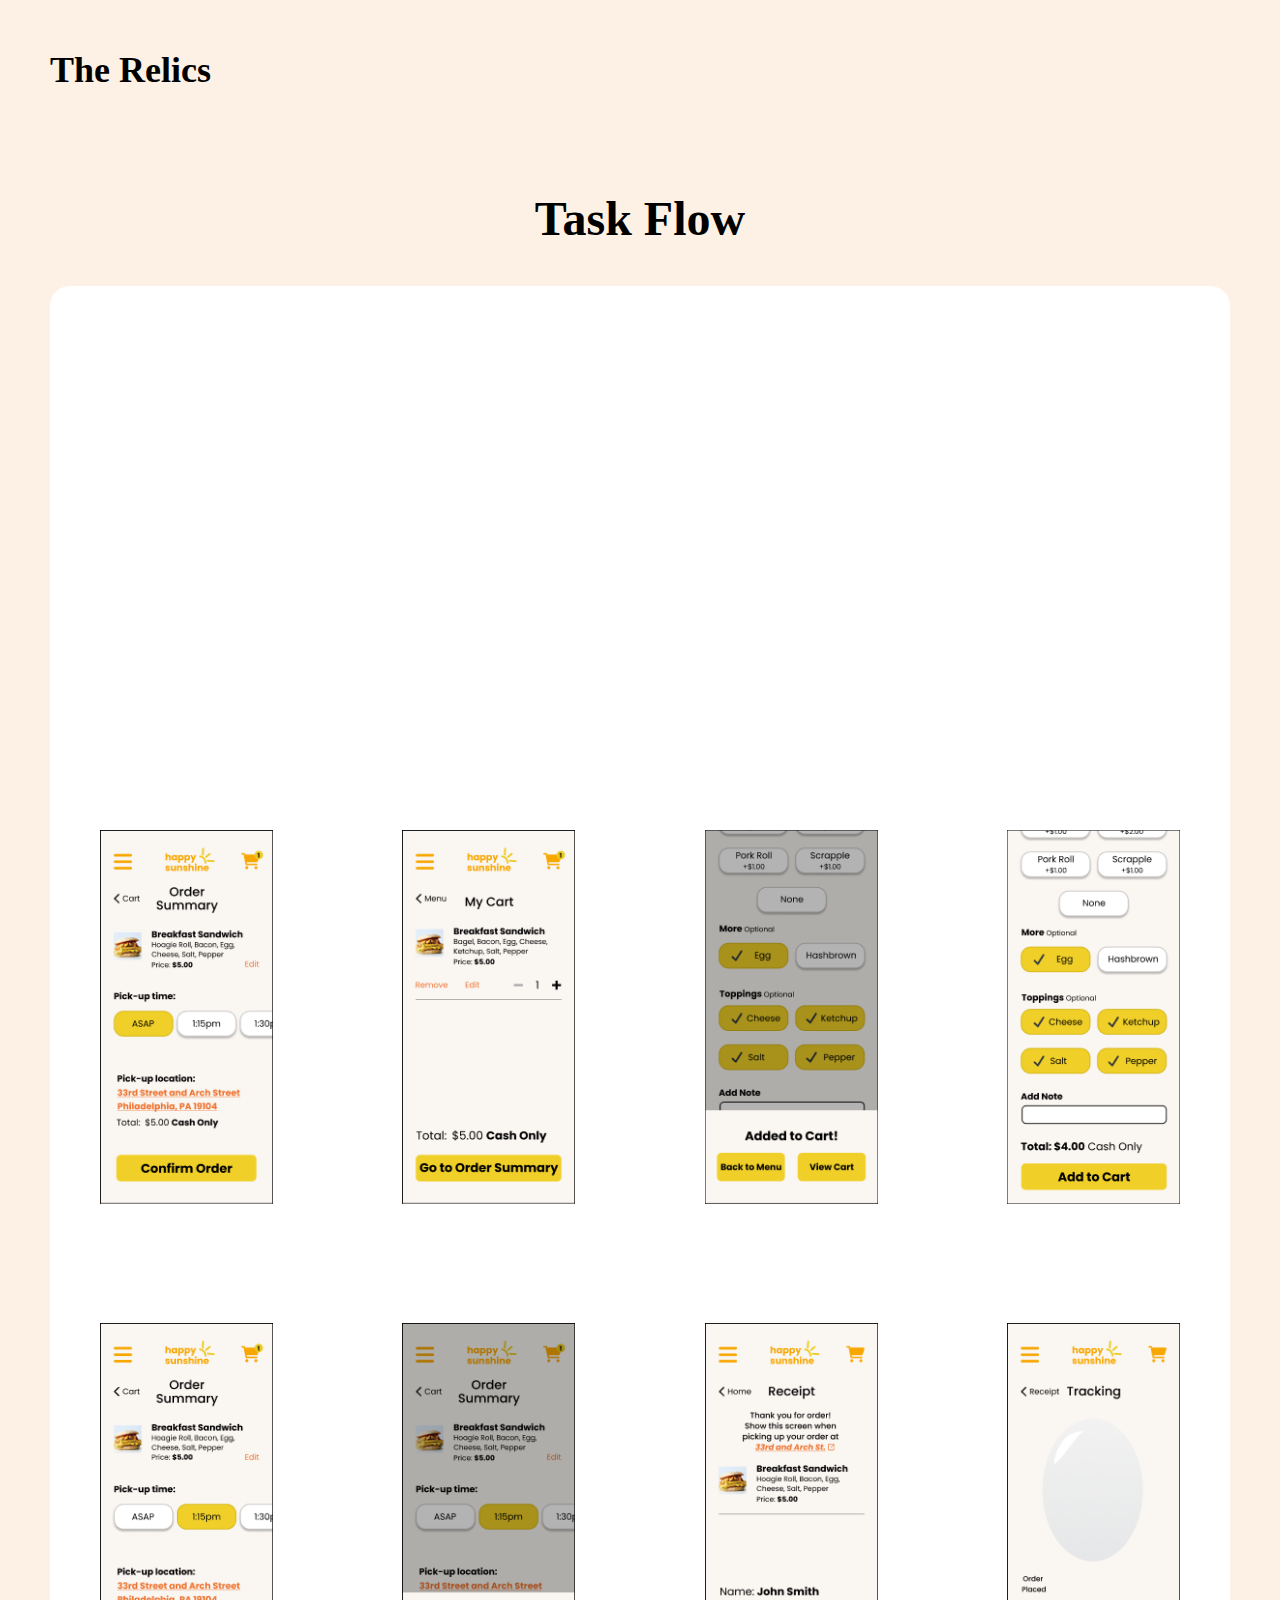
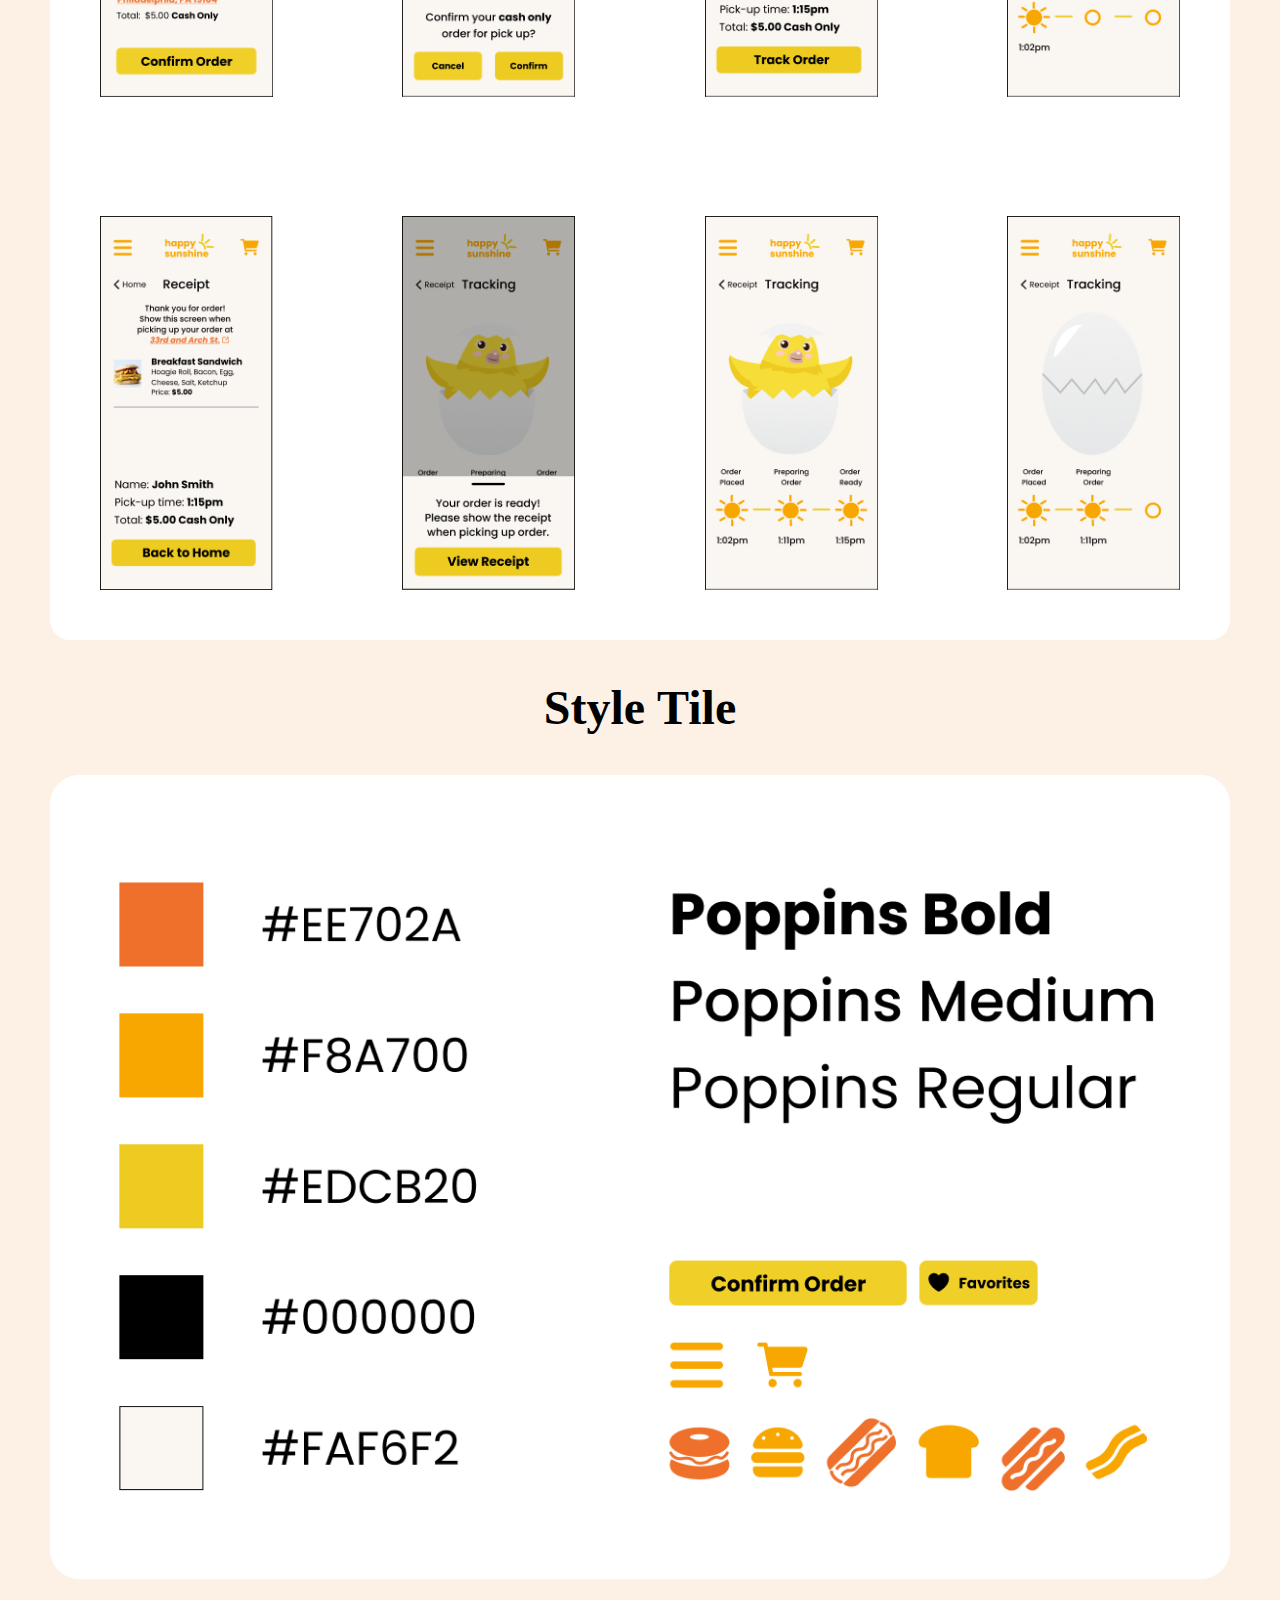
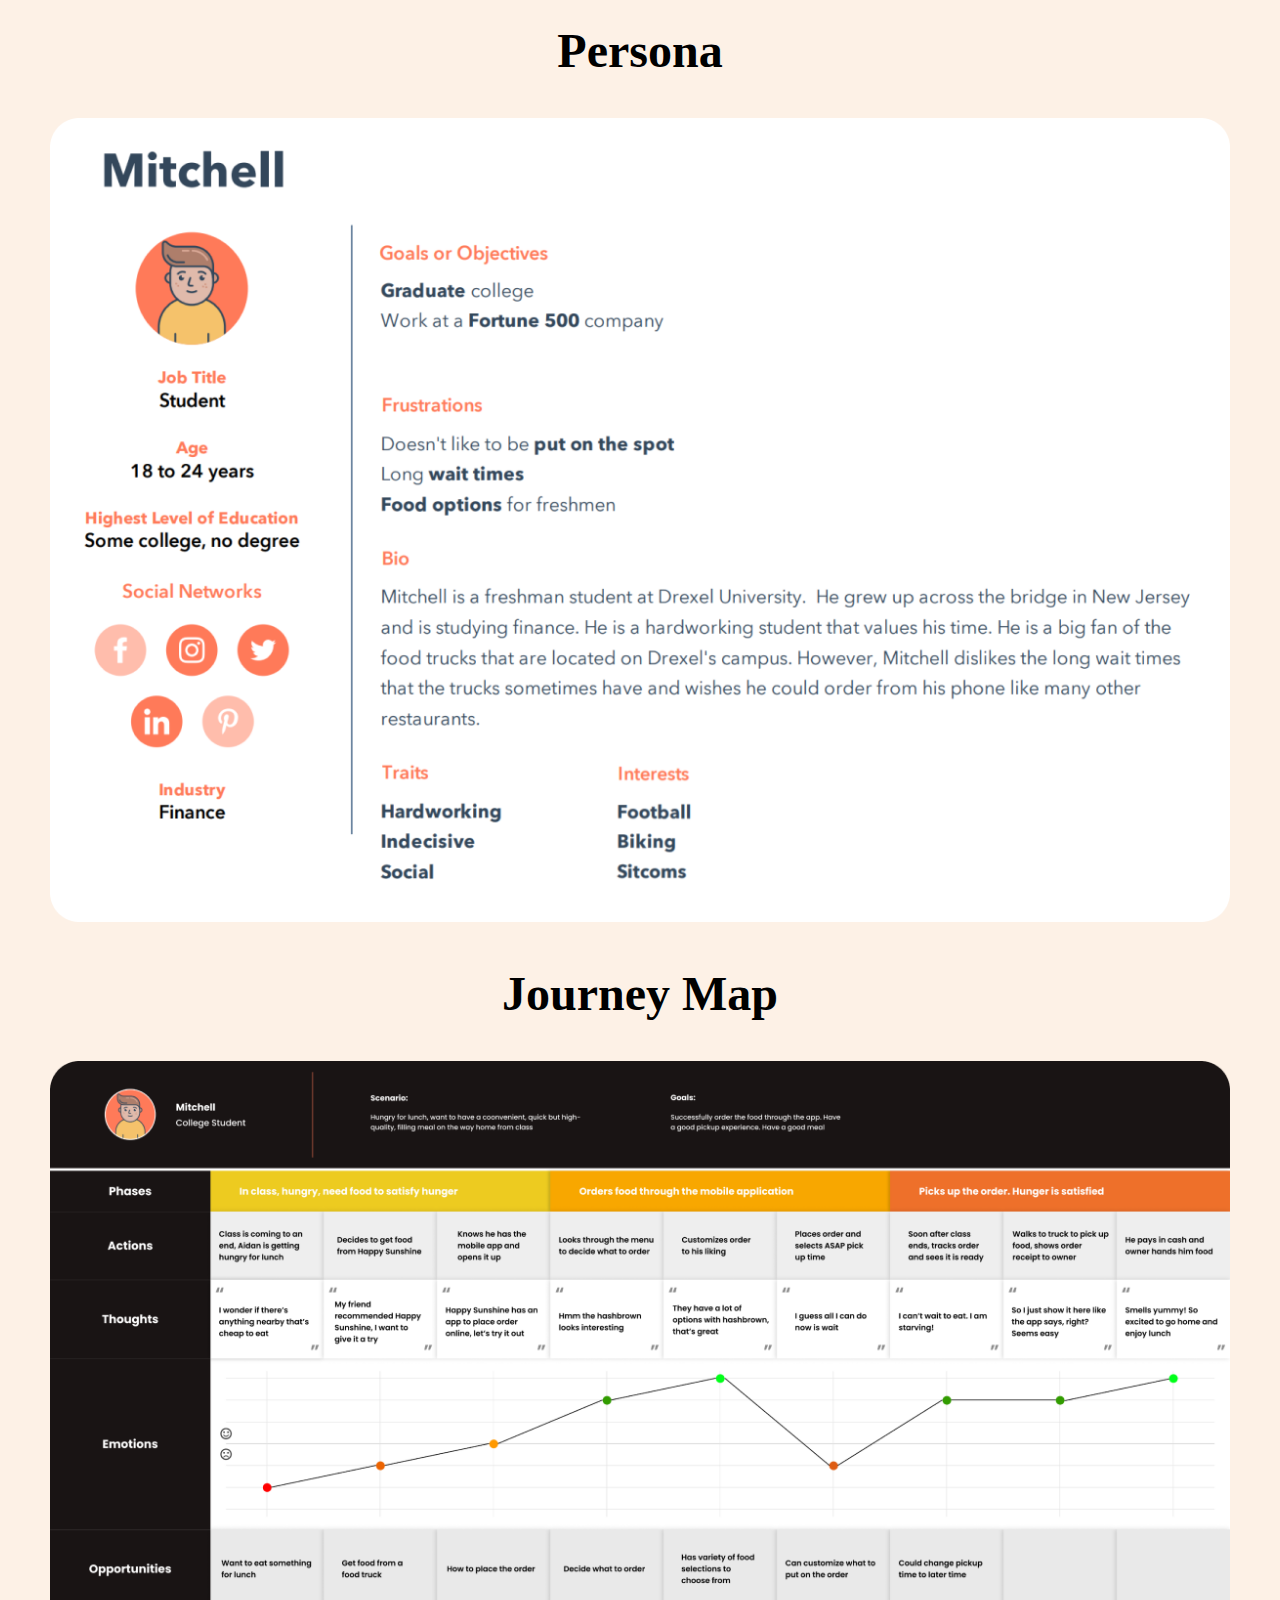
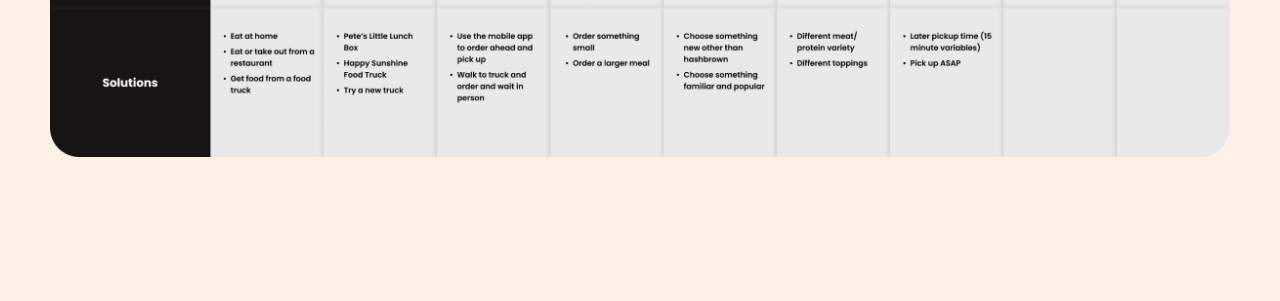
==== commit 0e563781: "Moved index file out of folder" ====
--- a/index.html
+++ b/index.html
@@ -9,10 +9,6 @@
         <link rel="stylesheet" href="css/style.css">
         <link rel="stylesheet" href="css/normalize.css">
     </head>
-
-    <!-- 2.16759777 by 1 -->
-    <!-- 19 and 8 -->
-
     <body>
         <section id="header">
             <h1>The <span class="boldHeading">Relics</span></h1>
@@ -58,19 +54,17 @@
                 </div>
             </div>
         </section>
-        <section id="persona">
-            <h2><span class="boldHeading">Personas</span></h2>
-            <img src="media/images/userPersona.png" alt="User Persona for Happy Sunshine food truck app">
-        </section>
         <section id="styleTile">
             <h2>Style <span class="boldHeading">Tile</span></h2>
             <img src="media/images/styleTile.png" alt="Style tile for Happy Sunshine food truck app">
+        </section>
+        <section id="persona">
+            <h2><span class="boldHeading">Persona</span></h2>
+            <img src="media/images/userPersona.png" alt="User Persona for Happy Sunshine food truck app">
         </section>
         <section id="journeyMap">
             <h2>Journey <span class="boldHeading">Map</span></h2>
             <img src="media/images/journeyMap.png" alt="Journey Map for Happy Sunshine food truck app">
         </section>
-
-
     </body>
 </html>